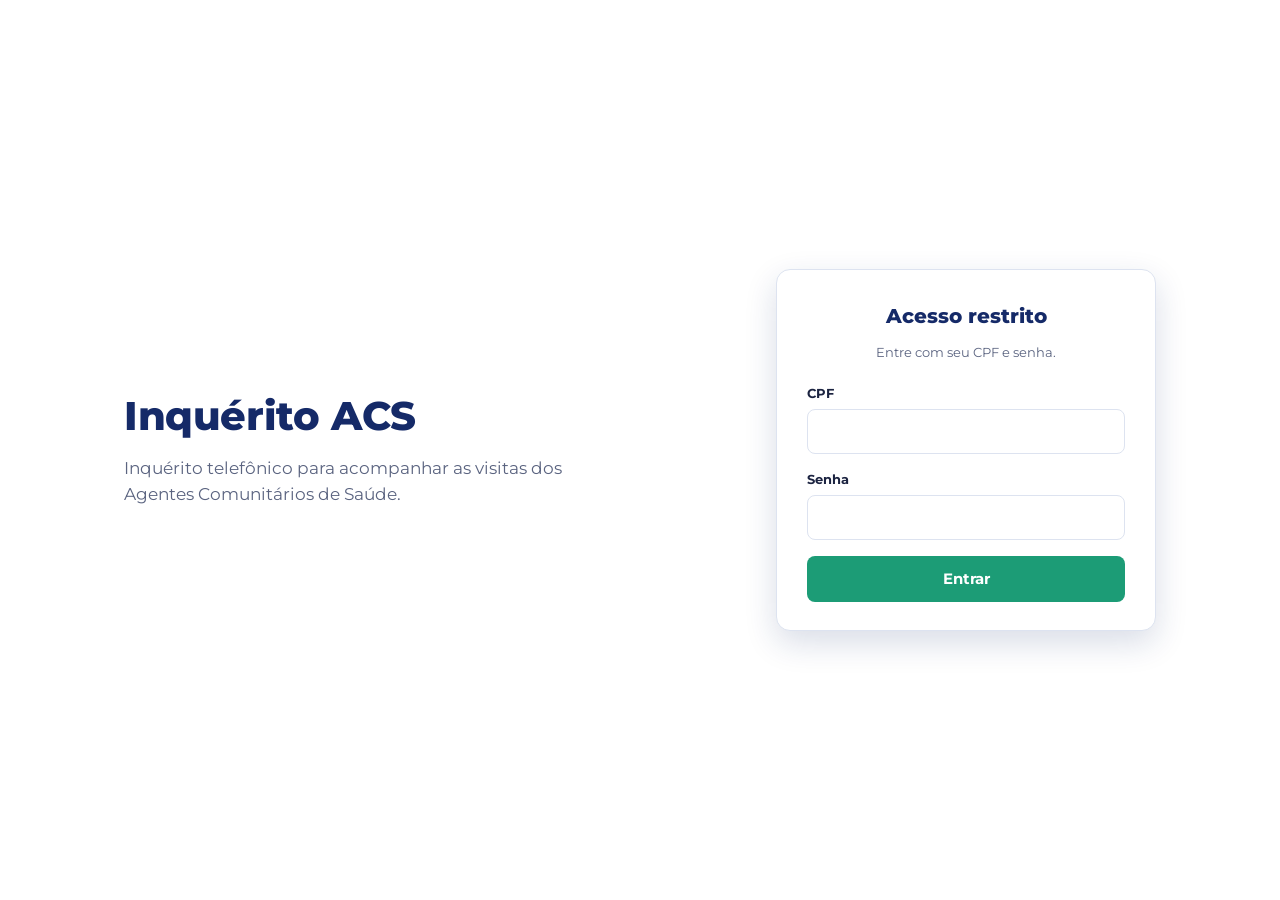
==== web-app/index.html @ 1ab2ec24 "ok" ====
<!DOCTYPE html>
<html lang="pt-BR">
<head>
  <meta charset="UTF-8">
  <meta name="viewport" content="width=device-width, initial-scale=1">
  <title>Acesso Restrito — Inquérito ACS</title>
  <link rel="preconnect" href="https://fonts.googleapis.com">
  <link href="https://fonts.googleapis.com/css2?family=Montserrat:wght@400;500;600;700;800&display=swap" rel="stylesheet">
  <link rel="stylesheet" href="styles.css?v=4">
</head>
<body>
  <div class="login">
   <div class="login-layout">
    <div class="login-hero">
      <h1>Inquérito ACS</h1>
      <p>Inquérito telefônico para acompanhar as visitas dos Agentes Comunitários de Saúde.</p>
    </div>
    <div class="login-card">
    <h2>Acesso restrito</h2>
    <p class="sub">Entre com seu CPF e senha.</p>
    <form id="form-login">
      <div class="form-group"><label for="usuario">CPF</label>
      <input type="text" id="usuario" inputmode="numeric" required autocomplete="username"></div>
      <div class="form-group"><label for="senha">Senha</label>
      <input type="password" id="senha" required autocomplete="current-password"></div>
      <button type="submit" class="btn-login">Entrar</button>
      <div id="msg-erro" class="erro-msg hidden" role="alert"></div>
    </form>
    </div>
   </div>
  </div>

  <script>
    // Dados vindos da extensão (#microarea=...) são preservados após o login.
    const fragmento = window.location.hash;

    function destino(perfil) {
      if (fragmento.length <= 1 && ['admin', 'gestor', 'auditor'].includes(perfil)) return 'dashboard.html';
      return 'inquerito.html' + fragmento;
    }

    // Já tem sessão válida? Segue direto.
    fetch('/api/me').then((r) => (r.ok ? r.json() : null)).then((u) => {
      if (u) window.location.replace(destino(u.perfil));
    }).catch(() => {});

    document.getElementById('form-login').addEventListener('submit', async (e) => {
      e.preventDefault();
      const msgErro = document.getElementById('msg-erro');
      const botao = e.target.querySelector('button[type=submit]');
      msgErro.classList.add('hidden');
      botao.disabled = true;
      try {
        const res = await fetch('/api/login', {
          method: 'POST',
          headers: { 'Content-Type': 'application/json' },
          body: JSON.stringify({
            usuario: document.getElementById('usuario').value,
            senha: document.getElementById('senha').value
          })
        });
        const data = await res.json().catch(() => ({}));
        if (res.ok) {
          window.location.href = destino(data.perfil);
        } else {
          msgErro.innerText = data.mensagem || `Falha no login (HTTP ${res.status}).`;
          msgErro.classList.remove('hidden');
        }
      } catch (err) {
        msgErro.innerText = 'Erro ao conectar ao servidor.';
        msgErro.classList.remove('hidden');
      } finally {
        botao.disabled = false;
      }
    });
  </script>
</body>
</html>
---- web-app/styles.css ----
/* ==========================================================================
   Inquérito ACS — identidade visual
   Paleta, tipografia, espaçamentos e componentes (Montserrat, azul + verde)
   ========================================================================== */
:root {
  --primary: #203b8f;
  --primary-dark: #152a68;
  --accent: #1c9c76;
  --accent-dark: #157b5d;
  --ink: #1b2340;
  --muted: #5b6480;
  --line: #dde3f0;
  --surface: #f4f6fb;
  --bg: #f2f4f7;
  --tint: #e6ecfa;
  --danger: #c0392b;
  --danger-bg: #fdece9;
  --warn: #b45309;
  --shadow-lg: 0 12px 32px rgba(21, 42, 104, .16);
  --topbar-h: 66px;
}

/* ---------- Base ---------- */
* { box-sizing: border-box; }
html, body {
  margin: 0;
  background: var(--bg);
  color: var(--ink);
  font: 400 15px/1.45 Montserrat, -apple-system, "Segoe UI", Roboto, Arial, sans-serif;
  -webkit-font-smoothing: antialiased;
}
h1, h2, h3 { margin: 0; }
a { color: var(--primary); }
.hidden { display: none !important; }
:focus-visible { outline: 2px solid var(--primary); outline-offset: 2px; }

/* ---------- Botões ---------- */
button, .btn {
  font: inherit;
  font-weight: 700;
  border: 0;
  border-radius: 8px;
  padding: 10px 18px;
  cursor: pointer;
  text-decoration: none;
  display: inline-flex;
  align-items: center;
  justify-content: center;
  transition: background .15s ease;
}
button:active, .btn:active { transform: translateY(1px); }
button[disabled] { opacity: .55; cursor: not-allowed; }

.btn-primary, .btn-login { background: var(--accent); color: #fff; }
.btn-primary:hover, .btn-login:hover { background: var(--accent-dark); }

.btn-secondary { background: #fff; color: var(--primary); border: 1.5px solid var(--line); }
.btn-secondary:hover { border-color: var(--primary); }

.btn-login { width: 100%; padding: 12px; font-size: 15px; }
.btn-login[disabled] { cursor: wait; }

/* ---------- Formulários ---------- */
.form-group { margin-bottom: 16px; }
.form-grid {
  display: grid;
  grid-template-columns: repeat(auto-fit, minmax(240px, 1fr));
  gap: 0 16px;
}
label { display: block; font-size: 13px; font-weight: 700; color: var(--ink); margin-bottom: 6px; }

input, select, textarea {
  display: block;
  width: 100%;
  padding: 11px 13px;
  border: 1.5px solid var(--line);
  border-radius: 8px;
  font: inherit;
  font-size: 14.5px;
  color: var(--ink);
  background: #fff;
}
textarea { resize: vertical; }
select {
  appearance: none;
  -webkit-appearance: none;
  padding-right: 38px;
  cursor: pointer;
  background-image: url("data:image/svg+xml;utf8,<svg xmlns='http://www.w3.org/2000/svg' width='12' height='7' viewBox='0 0 12 7'><path d='M1 1l5 5 5-5' fill='none' stroke='%23203b8f' stroke-width='2' stroke-linecap='round' stroke-linejoin='round'/></svg>");
  background-repeat: no-repeat;
  background-position: right 14px center;
}
input:hover, select:hover, textarea:hover { border-color: #b9c3dd; }
input:focus, select:focus, textarea:focus {
  border-color: var(--primary);
  outline: none;
  box-shadow: 0 0 0 3px rgba(32, 59, 143, .14);
}
/* Campos preenchidos pela extensão (somente leitura) */
input[readonly] { background: var(--surface); color: var(--muted); cursor: not-allowed; }
input[readonly]:hover { border-color: var(--line); }

.erro-msg {
  margin-top: 14px;
  padding: 10px 12px;
  border-radius: 8px;
  background: var(--danger-bg);
  color: var(--danger);
  font-size: 13.5px;
}

/* ---------- Barra superior ---------- */
.app-topbar {
  position: fixed;
  inset: 0 0 auto 0;
  height: var(--topbar-h);
  z-index: 220;
  background: var(--primary);
  display: flex;
  align-items: center;
  justify-content: space-between;
  gap: 12px;
  padding: 0 26px 0 24px;
}
.app-brand {
  display: flex;
  align-items: center;
  gap: 10px;
  color: #fff;
  font-size: 17px;
  letter-spacing: -.02em;
  white-space: nowrap;
}
.app-brand strong { font-size: 22px; font-weight: 800; }
.app-brand__divider { width: 1px; height: 24px; background: rgba(255, 255, 255, .28); }
.app-brand span:last-child { font-weight: 600; }

.app-actions { display: flex; align-items: center; gap: 8px; }
.user-role { font-size: 12px; font-weight: 600; color: #fff; opacity: .94; margin-right: 8px; }
.app-topbar .btn-secondary,
.app-topbar button {
  background: transparent;
  color: #fff;
  border: 1.5px solid rgba(255, 255, 255, .35);
  padding: 8px 16px;
  font-size: 13.5px;
}
.app-topbar .btn-secondary:hover,
.app-topbar button:hover { background: rgba(255, 255, 255, .12); border-color: #fff; }

/* ---------- Página ---------- */
.page { padding: calc(var(--topbar-h) + 34px) 38px 70px; }
.page > * { max-width: 1380px; margin-left: auto; margin-right: auto; }
.page--narrow > * { max-width: 960px; }

.page__head { margin-bottom: 24px; }
.eyebrow {
  color: var(--accent-dark);
  font-weight: 700;
  font-size: 12.5px;
  letter-spacing: .08em;
  text-transform: uppercase;
  margin-bottom: 6px;
}
.page__title { font-size: 28px; font-weight: 800; color: var(--primary-dark); }
.page__subtitle { color: var(--muted); margin: 8px 0 0; font-size: 15px; }

/* ---------- Painéis ---------- */
.card, .panel {
  background: #fff;
  border: 1px solid var(--line);
  border-radius: 12px;
  padding: 24px 26px;
  margin-bottom: 20px;
}
.card-title {
  font-size: 16.5px;
  font-weight: 700;
  color: var(--primary-dark);
  margin-bottom: 18px;
  padding-bottom: 12px;
  border-bottom: 1.5px solid var(--line);
}
.section-title { font-size: 16.5px; font-weight: 700; color: var(--primary-dark); margin: 28px 0 14px; }

/* ---------- Tela de login ---------- */
.login {
  min-height: 100vh;
  display: flex;
  align-items: center;
  justify-content: center;
  padding: 24px;
  background: #fff;
}
.login-layout {
  width: 100%;
  max-width: 1080px;
  display: flex;
  align-items: center;
  justify-content: space-between;
  gap: 64px;
  padding: 0 24px;
}
.login-hero { flex: 1; min-width: 0; max-width: 520px; }
.login-hero h1 {
  font-size: 40px;
  font-weight: 800;
  line-height: 1.15;
  letter-spacing: -.01em;
  color: var(--primary-dark);
  margin-bottom: 16px;
}
.login-hero p { font-size: 17px; line-height: 1.55; color: var(--muted); max-width: 46ch; margin: 0; }

.login-card {
  width: 100%;
  max-width: 380px;
  flex-shrink: 0;
  background: #fff;
  border: 1px solid var(--line);
  border-radius: 14px;
  box-shadow: var(--shadow-lg);
  padding: 32px 30px 28px;
}
.login-card h2 { text-align: center; font-size: 20px; font-weight: 800; color: var(--primary-dark); margin-bottom: 4px; }
.login-card .sub { text-align: center; color: var(--muted); font-size: 12.5px; line-height: 1.5; margin-bottom: 22px; }

/* ---------- Dashboard ---------- */
.metrics-grid {
  display: grid;
  grid-template-columns: repeat(auto-fit, minmax(240px, 1fr));
  gap: 16px;
}
.card-metric {
  background: #fff;
  border: 1px solid var(--line);
  border-radius: 12px;
  padding: 16px 18px;
}
.card-metric h3 { font-size: 14px; font-weight: 600; color: var(--muted); }
.card-metric p { font-size: 32px; font-weight: 800; color: var(--primary-dark); line-height: 1.2; margin: 6px 0 0; }
.card-metric.alerta p { color: var(--danger); }

/* ---------- Tabelas ---------- */
.table-wrap { width: 100%; overflow-x: auto; }
table { width: 100%; border-collapse: collapse; font-size: 14px; min-width: 720px; }
th {
  text-align: left;
  color: var(--muted);
  font-weight: 700;
  font-size: 11.5px;
  text-transform: uppercase;
  letter-spacing: .04em;
  padding: 10px 12px;
  border-bottom: 1.5px solid var(--line);
}
td { padding: 14px 12px; border-bottom: 1px solid var(--line); vertical-align: middle; }
tbody tr:last-child td { border-bottom: 0; }
tbody tr:hover { background: var(--surface); }

/* ---------- Badges ---------- */
.badge {
  display: inline-flex;
  align-items: center;
  padding: 3px 9px;
  border-radius: 999px;
  font-size: 11.5px;
  font-weight: 700;
  background: var(--tint);
  color: var(--primary);
}
.badge-success { background: #e1f4ed; color: var(--accent-dark); }
.badge-warning { background: #fdf1de; color: var(--warn); }
.badge-danger  { background: var(--danger-bg); color: var(--danger); }

/* ---------- Responsivo ---------- */
@media (max-width: 860px) {
  .login-layout { flex-direction: column; text-align: center; gap: 32px; }
  .login-hero { max-width: 100%; }
  .login-hero h1 { font-size: 28px; }
  .login-hero p { margin: 0 auto; }
}
@media (max-width: 760px) {
  .app-topbar { padding: 0 14px; }
  .app-brand { font-size: 15px; }
  .app-brand strong { font-size: 18px; }
  .user-role { display: none; }
  .page { padding: calc(var(--topbar-h) + 24px) 16px 60px; }
  .card { padding: 20px 16px; }
}

/* Administração de usuários */
.admin-head { display:flex; align-items:flex-end; justify-content:space-between; gap:20px; }
.btn-small { padding:8px 10px; font-size:12px; margin-right:6px; margin-bottom:4px; }
.btn-danger { background:#fff; color:#b42318; border:1px solid #f0b4ae; }
.btn-danger:hover { background:#fff5f4; }
.modal-backdrop { position:fixed; inset:0; background:rgba(0,0,0,.42); display:flex; align-items:center; justify-content:center; padding:20px; z-index:1000; }
.modal-card { width:min(760px,100%); max-height:90vh; overflow:auto; background:#fff; border-radius:16px; padding:24px; box-shadow:0 20px 60px rgba(0,0,0,.2); }
.modal-head { display:flex; align-items:flex-start; justify-content:space-between; gap:20px; margin-bottom:20px; }
.modal-head h2 { margin:4px 0 0; }
.modal-actions { display:flex; justify-content:flex-end; margin-top:20px; }
.form-group--full { grid-column:1/-1; }
.form-group small { display:block; margin-top:6px; color:#667085; font-size:12px; }
@media (max-width:700px) { .admin-head { align-items:stretch; flex-direction:column; } .modal-card { padding:18px; } }


/* Checkbox e radio: não herdam o estilo de campo de texto */
input[type="checkbox"], input[type="radio"] {
  display: inline-block;
  width: 18px;
  height: 18px;
  padding: 0;
  margin: 0;
  flex-shrink: 0;
  accent-color: var(--accent);
  cursor: pointer;
}

/* Títulos dentro de painéis */
.panel > h2 { font-size: 17px; font-weight: 700; color: var(--primary-dark); margin: 0 0 14px; }
.panel h3 { font-size: 15px; font-weight: 700; color: var(--primary-dark); margin: 0 0 10px; }
.panel > p { color: var(--muted); margin: 0 0 16px; }
.panel > p strong { color: var(--ink); }

/* Mensagens: erro (padrão), sucesso e informação */
.erro-msg.ok { background: #e1f4ed; color: var(--accent-dark); }
.erro-msg.info { background: var(--tint); color: var(--primary); }

/* Mailing: composição por equipe e microárea */
.checklist {
  max-height: 340px;
  overflow: auto;
  border: 1.5px solid var(--line);
  border-radius: 8px;
  padding: 4px 16px;
  background: #fff;
  color: var(--muted);
}
.checklist .equipe {
  display: flex;
  flex-wrap: wrap;
  align-items: center;
  gap: 8px;
  padding: 14px 0;
  border-bottom: 1px solid var(--line);
}
.checklist .equipe:last-child { border-bottom: 0; }
.checklist .equipe > strong {
  flex: 0 0 100%;
  margin-bottom: 2px;
  font-size: 12.5px;
  letter-spacing: .04em;
  text-transform: uppercase;
  color: var(--primary-dark);
}
.check {
  display: inline-flex;
  align-items: center;
  gap: 8px;
  margin: 0;
  padding: 7px 14px;
  border: 1.5px solid var(--line);
  border-radius: 999px;
  background: #fff;
  font-size: 13.5px;
  font-weight: 600;
  color: var(--muted);
  cursor: pointer;
  user-select: none;
}
.check:hover { border-color: var(--primary); color: var(--primary); }
.check:has(input:checked) { background: var(--tint); border-color: var(--primary); color: var(--primary-dark); }
.check.todas { border-style: dashed; margin-right: 6px; }
.count {
  font-size: 11.5px;
  font-weight: 700;
  color: var(--muted);
  letter-spacing: 0;
  text-transform: none;
}
.check .count { padding: 1px 7px; border-radius: 999px; background: var(--surface); }
.check:has(input:checked) .count { background: #fff; color: var(--primary); }

.selection { display: grid; grid-template-columns: 1fr 1fr; gap: 12px; }
.summary { display: flex; gap: 12px; flex-wrap: wrap; }
.stat { padding: 12px 16px; border: 1px solid var(--line); border-radius: 12px; background: #fff; }
@media (max-width: 760px) { .selection { grid-template-columns: 1fr; } }

/* Fila do mailing (operador) */
.mailing-bar {
  display: flex;
  align-items: center;
  justify-content: space-between;
  gap: 12px;
  margin-bottom: 16px;
  padding: 14px 18px;
  border: 1px solid var(--line);
  border-left: 4px solid var(--accent);
  border-radius: 12px;
  background: #fff;
}
.mailing-bar__titulo { font-weight: 800; color: var(--primary-dark); }
.mailing-bar__info { font-size: 13px; color: var(--muted); margin-top: 2px; }
.hint { display: block; margin-top: 4px; font-size: 12px; color: var(--muted); }
#msg-form { margin: 0 0 16px; }
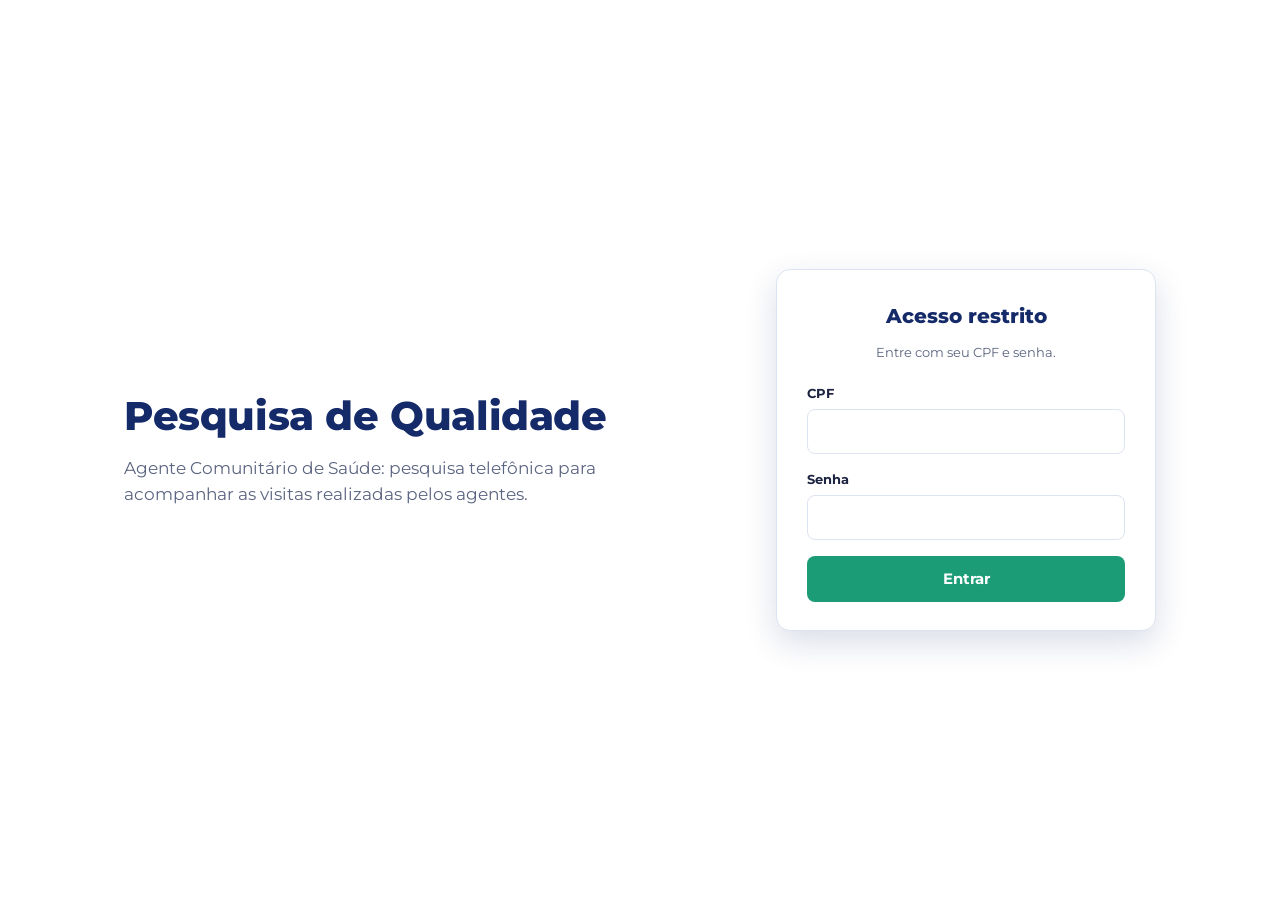
==== commit f0680337: "ok" ====
--- a/web-app/index.html
+++ b/web-app/index.html
@@ -3,17 +3,17 @@
 <head>
   <meta charset="UTF-8">
   <meta name="viewport" content="width=device-width, initial-scale=1">
-  <title>Acesso Restrito — Inquérito ACS</title>
+  <title>Acesso Restrito — Pesquisa de Qualidade - Agente Comunitário de Saúde</title>
   <link rel="preconnect" href="https://fonts.googleapis.com">
   <link href="https://fonts.googleapis.com/css2?family=Montserrat:wght@400;500;600;700;800&display=swap" rel="stylesheet">
-  <link rel="stylesheet" href="styles.css?v=4">
+  <link rel="stylesheet" href="styles.css?v=5">
 </head>
 <body>
   <div class="login">
    <div class="login-layout">
     <div class="login-hero">
-      <h1>Inquérito ACS</h1>
-      <p>Inquérito telefônico para acompanhar as visitas dos Agentes Comunitários de Saúde.</p>
+      <h1>Pesquisa de Qualidade</h1>
+      <p>Agente Comunitário de Saúde: pesquisa telefônica para acompanhar as visitas realizadas pelos agentes.</p>
     </div>
     <div class="login-card">
     <h2>Acesso restrito</h2>
--- a/web-app/styles.css
+++ b/web-app/styles.css
@@ -1,5 +1,5 @@
 /* ==========================================================================
-   Inquérito ACS — identidade visual
+   Pesquisa de Qualidade - Agente Comunitário de Saúde — identidade visual
    Paleta, tipografia, espaçamentos e componentes (Montserrat, azul + verde)
    ========================================================================== */
 :root {
@@ -282,8 +282,9 @@
 }
 @media (max-width: 760px) {
   .app-topbar { padding: 0 14px; }
-  .app-brand { font-size: 15px; }
-  .app-brand strong { font-size: 18px; }
+  .app-brand { font-size: 12px; flex-direction: column; align-items: flex-start; gap: 0; white-space: normal; line-height: 1.15; }
+  .app-brand strong { font-size: 16px; }
+  .app-brand__divider { display: none; }
   .user-role { display: none; }
   .page { padding: calc(var(--topbar-h) + 24px) 16px 60px; }
   .card { padding: 20px 16px; }
